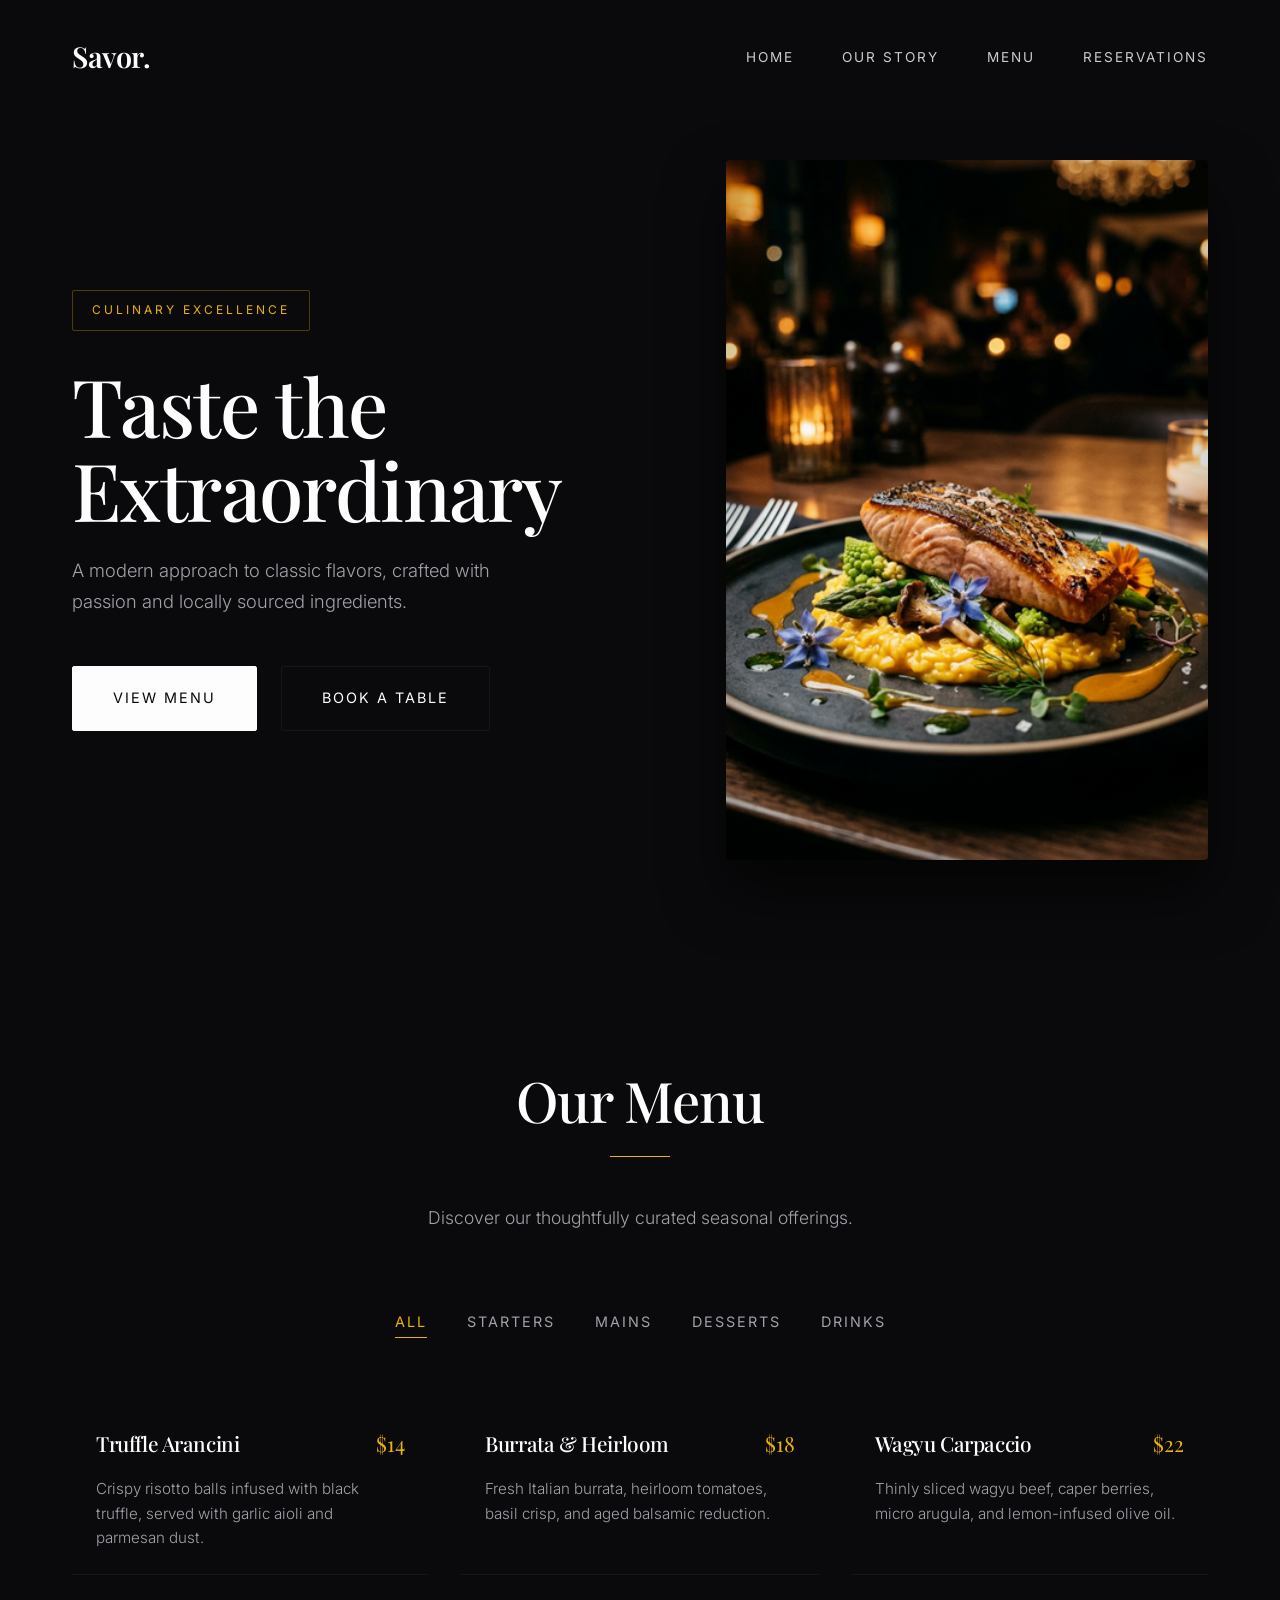
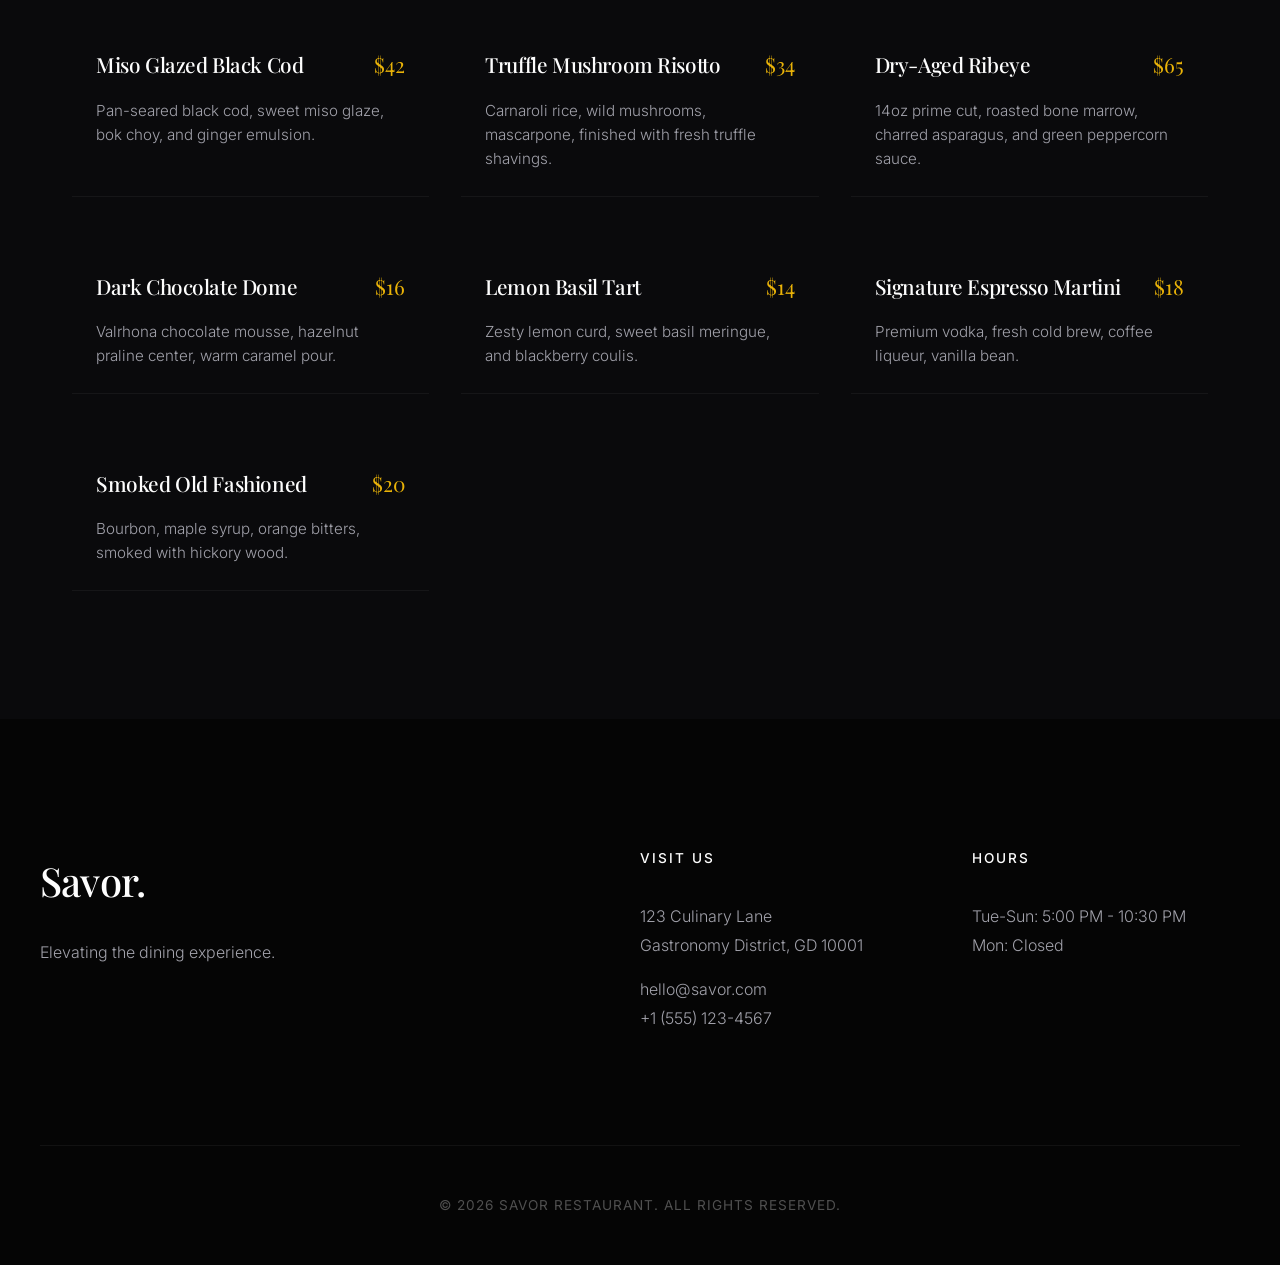
==== index.html @ 0c02dcb2 "Add files via upload" ====
<!DOCTYPE html>
<html lang="en">
<head>
    <meta charset="UTF-8">
    <meta name="viewport" content="width=device-width, initial-scale=1.0">
    <title>Savor - Premium Dining</title>
    <meta name="description" content="Experience culinary excellence with our curated menu of modern flavors.">
    <link rel="preconnect" href="https://fonts.googleapis.com">
    <link rel="preconnect" href="https://fonts.gstatic.com" crossorigin>
    <link href="https://fonts.googleapis.com/css2?family=Inter:wght@300;400;500;600&family=Playfair+Display:wght@500;600;700&display=swap" rel="stylesheet">
    <link rel="stylesheet" href="styles.css">
</head>
<body>
    <nav class="navbar">
        <div class="nav-container">
            <a href="#" class="logo">Savor.</a>
            <ul class="nav-links">
                <li><a href="index.html">Home</a></li>
                <li><a href="about.html">Our Story</a></li>
                <li><a href="index.html#menu">Menu</a></li>
                <li><a href="reservations.html">Reservations</a></li>
            </ul>
        </div>
    </nav>

    <header id="home" class="hero">
        <div class="hero-content reveal">
            <span class="badge">Culinary Excellence</span>
            <h1>Taste the <br>Extraordinary</h1>
            <p>A modern approach to classic flavors, crafted with passion and locally sourced ingredients.</p>
            <div class="hero-actions">
                <a href="#menu" class="btn btn-primary">View Menu</a>
                <a href="#contact" class="btn btn-secondary">Book a Table</a>
            </div>
        </div>
        <div class="hero-image-wrapper reveal">
            <img src="hero_image.png" alt="Gourmet food presentation" class="hero-image" id="hero-img">
        </div>
    </header>

    <section id="menu" class="menu-section">
        <div class="section-header reveal">
            <h2>Our Menu</h2>
            <p>Discover our thoughtfully curated seasonal offerings.</p>
        </div>

        <div class="menu-filters reveal">
            <button class="filter-btn active" data-category="all">All</button>
            <button class="filter-btn" data-category="starters">Starters</button>
            <button class="filter-btn" data-category="mains">Mains</button>
            <button class="filter-btn" data-category="desserts">Desserts</button>
            <button class="filter-btn" data-category="drinks">Drinks</button>
        </div>

        <div class="menu-grid" id="menu-container">
            <!-- Menu items will be injected here by JS -->
        </div>
    </section>

    <footer id="contact" class="footer">
        <div class="footer-content reveal">
            <div class="footer-brand">
                <h3>Savor.</h3>
                <p>Elevating the dining experience.</p>
            </div>
            <div class="footer-contact">
                <h4>Visit Us</h4>
                <p>123 Culinary Lane<br>Gastronomy District, GD 10001</p>
                <p>hello@savor.com<br>+1 (555) 123-4567</p>
            </div>
            <div class="footer-hours">
                <h4>Hours</h4>
                <p>Tue-Sun: 5:00 PM - 10:30 PM<br>Mon: Closed</p>
            </div>
        </div>
        <div class="footer-bottom">
            <p>&copy; 2026 Savor Restaurant. All rights reserved.</p>
        </div>
    </footer>

    <script src="script.js"></script>
</body>
</html>
---- styles.css ----
:root {
    --bg-dark: #0a0a0c; /* Deeper, richer black */
    --bg-card: #121216;
    --bg-card-hover: #18181c;
    --text-primary: #fdfdfd;
    --text-secondary: #a1a1aa;
    --accent: #eab308; /* Sophisticated gold */
    --accent-hover: #facc15;
    --border-color: rgba(255, 255, 255, 0.05);
    
    --font-sans: 'Inter', sans-serif;
    --font-serif: 'Playfair Display', serif;
    
    --transition: all 0.4s cubic-bezier(0.16, 1, 0.3, 1);
}

* {
    margin: 0;
    padding: 0;
    box-sizing: border-box;
}

html {
    scroll-behavior: smooth;
}

body {
    font-family: var(--font-sans);
    background-color: var(--bg-dark);
    color: var(--text-primary);
    line-height: 1.7;
    overflow-x: hidden;
    -webkit-font-smoothing: antialiased;
    -moz-osx-font-smoothing: grayscale;
}

/* Typography */
h1, h2, h3, h4 {
    font-family: var(--font-serif);
    font-weight: 500;
    letter-spacing: -0.02em;
}

/* Scroll Reveal Classes (added via JS) */
.reveal {
    opacity: 0;
    transform: translateY(30px);
    transition: var(--transition);
    transition-duration: 1s; /* Slower, more elegant fade */
}

.reveal.active {
    opacity: 1;
    transform: translateY(0);
}

/* Navbar */
.navbar {
    position: fixed;
    top: 0;
    left: 0;
    width: 100%;
    padding: 2rem 0;
    background: transparent;
    z-index: 1000;
    border-bottom: 1px solid transparent;
    transition: all 0.5s ease;
}

.navbar.scrolled {
    padding: 1rem 0;
    background: rgba(10, 10, 12, 0.85);
    backdrop-filter: blur(16px);
    -webkit-backdrop-filter: blur(16px);
    border-bottom: 1px solid var(--border-color);
}

.nav-container {
    max-width: 1200px;
    margin: 0 auto;
    padding: 0 2rem;
    display: flex;
    justify-content: space-between;
    align-items: center;
}

.logo {
    font-family: var(--font-serif);
    font-size: 1.8rem;
    font-weight: 600;
    color: var(--text-primary);
    text-decoration: none;
    letter-spacing: -0.5px;
}

.nav-links {
    list-style: none;
    display: flex;
    gap: 3rem;
}

.nav-links a {
    color: var(--text-primary);
    text-decoration: none;
    font-size: 0.85rem;
    text-transform: uppercase;
    letter-spacing: 2px;
    font-weight: 400;
    position: relative;
    opacity: 0.8;
    transition: var(--transition);
}

.nav-links a::after {
    content: '';
    position: absolute;
    bottom: -6px;
    left: 50%;
    transform: translateX(-50%);
    width: 0;
    height: 1px;
    background: var(--accent);
    transition: var(--transition);
}

.nav-links a:hover {
    opacity: 1;
    color: var(--accent);
}

.nav-links a:hover::after {
    width: 100%;
}

/* Hero Section */
.hero {
    min-height: 100vh;
    display: grid;
    grid-template-columns: 1.1fr 0.9fr;
    gap: 4rem;
    max-width: 1200px;
    margin: 0 auto;
    padding: 10rem 2rem 4rem;
    align-items: center;
}

.badge {
    display: inline-block;
    padding: 0.6rem 1.2rem;
    color: var(--accent);
    border: 1px solid rgba(234, 179, 8, 0.3);
    border-radius: 2px;
    font-size: 0.75rem;
    text-transform: uppercase;
    letter-spacing: 3px;
    margin-bottom: 2rem;
}

.hero h1 {
    font-size: 5rem;
    line-height: 1.05;
    margin-bottom: 1.5rem;
    color: var(--text-primary);
}

.hero p {
    font-size: 1.15rem;
    color: var(--text-secondary);
    margin-bottom: 3rem;
    max-width: 480px;
    font-weight: 300;
}

.hero-actions {
    display: flex;
    gap: 1.5rem;
}

.btn {
    padding: 1.2rem 2.5rem;
    font-weight: 400;
    font-size: 0.9rem;
    text-transform: uppercase;
    letter-spacing: 2px;
    text-decoration: none;
    transition: var(--transition);
    cursor: pointer;
    display: inline-flex;
    align-items: center;
    justify-content: center;
    border-radius: 2px;
}

.btn-primary {
    background: var(--text-primary);
    color: var(--bg-dark);
    border: 1px solid var(--text-primary);
}

.btn-primary:hover {
    background: transparent;
    color: var(--text-primary);
}

.btn-secondary {
    background: transparent;
    color: var(--text-primary);
    border: 1px solid var(--border-color);
}

.btn-secondary:hover {
    border-color: var(--accent);
    color: var(--accent);
}

.hero-image-wrapper {
    position: relative;
    border-radius: 4px;
    overflow: hidden;
    height: 700px;
    box-shadow: 0 30px 60px rgba(0,0,0,0.6);
}

.hero-image-wrapper::after {
    content: '';
    position: absolute;
    inset: 0;
    box-shadow: inset 0 0 100px rgba(0,0,0,0.3);
    pointer-events: none;
}

.hero-image {
    width: 100%;
    height: 100%;
    object-fit: cover;
    transform: scale(1.1);
    animation: slowZoom 20s ease-out infinite alternate;
}

@keyframes slowZoom {
    from { transform: scale(1.05); }
    to { transform: scale(1.15); }
}

/* Menu Section */
.menu-section {
    max-width: 1200px;
    margin: 0 auto;
    padding: 8rem 2rem;
}

.section-header {
    text-align: center;
    margin-bottom: 5rem;
}

.section-header h2 {
    font-size: 3.5rem;
    margin-bottom: 1.5rem;
    position: relative;
    display: inline-block;
}

.section-header h2::after {
    content: '';
    position: absolute;
    bottom: -10px;
    left: 50%;
    transform: translateX(-50%);
    width: 60px;
    height: 1px;
    background: var(--accent);
}

.section-header p {
    color: var(--text-secondary);
    font-size: 1.1rem;
    font-weight: 300;
    margin-top: 2rem;
}

.menu-filters {
    display: flex;
    justify-content: center;
    gap: 2.5rem;
    margin-bottom: 4rem;
    flex-wrap: wrap;
}

.filter-btn {
    background: transparent;
    border: none;
    color: var(--text-secondary);
    font-family: var(--font-sans);
    font-size: 0.9rem;
    text-transform: uppercase;
    letter-spacing: 2px;
    cursor: pointer;
    padding-bottom: 0.5rem;
    position: relative;
    transition: var(--transition);
}

.filter-btn::after {
    content: '';
    position: absolute;
    bottom: 0;
    left: 50%;
    transform: translateX(-50%);
    width: 0;
    height: 1px;
    background: var(--accent);
    transition: var(--transition);
}

.filter-btn:hover, .filter-btn.active {
    color: var(--accent);
}

.filter-btn.active::after {
    width: 100%;
}

.menu-grid {
    display: grid;
    grid-template-columns: repeat(auto-fill, minmax(350px, 1fr));
    gap: 3rem 2rem;
}

.menu-item {
    background: transparent;
    padding: 1.5rem;
    transition: var(--transition);
    position: relative;
    border-bottom: 1px solid var(--border-color);
}

.menu-item:hover {
    border-bottom-color: var(--accent);
    transform: translateY(-2px);
}

.menu-item-header {
    display: flex;
    justify-content: space-between;
    align-items: baseline;
    margin-bottom: 1rem;
}

.menu-item-title {
    font-size: 1.3rem;
    font-weight: 500;
}

.menu-item-price {
    font-family: var(--font-serif);
    color: var(--accent);
    font-size: 1.3rem;
}

.menu-item-desc {
    color: var(--text-secondary);
    font-size: 0.95rem;
    line-height: 1.6;
    font-weight: 300;
}

/* Footer */
.footer {
    background: #050505;
    padding: 8rem 2rem 3rem;
}

.footer-content {
    max-width: 1200px;
    margin: 0 auto;
    display: grid;
    grid-template-columns: 2fr 1fr 1fr;
    gap: 4rem;
    margin-bottom: 6rem;
}

.footer-brand h3 {
    font-size: 2.5rem;
    color: var(--text-primary);
    margin-bottom: 1.5rem;
}

.footer-brand p {
    color: var(--text-secondary);
    font-weight: 300;
    max-width: 300px;
}

.footer-contact h4, .footer-hours h4 {
    font-family: var(--font-sans);
    text-transform: uppercase;
    letter-spacing: 2px;
    font-size: 0.85rem;
    color: var(--text-primary);
    margin-bottom: 2rem;
}

.footer-contact p, .footer-hours p {
    color: var(--text-secondary);
    margin-bottom: 1rem;
    font-weight: 300;
    line-height: 1.8;
}

.footer-bottom {
    max-width: 1200px;
    margin: 0 auto;
    text-align: center;
    padding-top: 3rem;
    border-top: 1px solid rgba(255,255,255,0.05);
    color: rgba(255,255,255,0.3);
    font-size: 0.85rem;
    text-transform: uppercase;
    letter-spacing: 1px;
}

/* Generic Page Header */
.page-header {
    height: 60vh;
    min-height: 400px;
    display: flex;
    align-items: center;
    justify-content: center;
    text-align: center;
    background-size: cover;
    background-position: center;
    padding: 0 2rem;
    position: relative;
    border-bottom: 1px solid var(--border-color);
}

.page-header-content {
    max-width: 800px;
    z-index: 2;
}

.page-header h1 {
    font-size: 4.5rem;
    margin-bottom: 1rem;
    color: var(--text-primary);
}

.page-header p {
    font-size: 1.2rem;
    color: var(--text-secondary);
    font-weight: 300;
}

/* About Page */
.about-content {
    max-width: 1200px;
    margin: 0 auto;
    padding: 8rem 2rem;
}

.about-grid {
    display: grid;
    grid-template-columns: 1fr 1fr;
    gap: 6rem;
    align-items: center;
}

.about-text h2 {
    font-size: 3.5rem;
    margin-bottom: 2rem;
    line-height: 1.1;
}

.about-text p {
    font-size: 1.1rem;
    color: var(--text-secondary);
    margin-bottom: 1.5rem;
    font-weight: 300;
    line-height: 1.8;
}

.about-image {
    position: relative;
    border-radius: 4px;
    overflow: hidden;
    height: 600px;
    box-shadow: 0 20px 40px rgba(0,0,0,0.5);
}

.about-image img {
    width: 100%;
    height: 100%;
    object-fit: cover;
}

/* Reservations Page */
.reservation-section {
    min-height: 100vh;
    padding: 10rem 2rem 6rem;
    display: flex;
    align-items: center;
    justify-content: center;
    background: url('restaurant_interior.png') center/cover fixed;
    position: relative;
}

.reservation-section::before {
    content: '';
    position: absolute;
    inset: 0;
    background: rgba(10, 10, 12, 0.92);
}

.reservation-container {
    background: var(--bg-card);
    border: 1px solid var(--border-color);
    border-radius: 4px;
    padding: 4rem;
    max-width: 1000px;
    width: 100%;
    display: grid;
    grid-template-columns: 1fr 1.2fr;
    gap: 4rem;
    position: relative;
    z-index: 2;
    box-shadow: 0 30px 60px rgba(0,0,0,0.8);
}

.reservation-info h2 {
    font-size: 3rem;
    margin-bottom: 1rem;
    line-height: 1.1;
}

.reservation-info > p {
    color: var(--text-secondary);
    margin-bottom: 3rem;
    font-weight: 300;
}

.info-block {
    margin-bottom: 2rem;
    padding-left: 1rem;
    border-left: 2px solid var(--accent);
}

.info-block h4 {
    color: var(--text-primary);
    margin-bottom: 0.5rem;
    font-family: var(--font-sans);
    text-transform: uppercase;
    letter-spacing: 1px;
    font-size: 0.85rem;
}

.info-block p {
    color: var(--text-secondary);
    font-size: 0.95rem;
    font-weight: 300;
}

/* Forms */
.reservation-form {
    display: flex;
    flex-direction: column;
    gap: 1.5rem;
}

.form-row {
    display: grid;
    grid-template-columns: 1fr 1fr;
    gap: 1.5rem;
}

.form-group {
    display: flex;
    flex-direction: column;
    gap: 0.5rem;
}

.form-group label {
    font-size: 0.85rem;
    text-transform: uppercase;
    letter-spacing: 1px;
    color: var(--text-secondary);
}

.form-group input, 
.form-group select {
    background: rgba(255, 255, 255, 0.03);
    border: 1px solid var(--border-color);
    padding: 1rem;
    color: var(--text-primary);
    font-family: var(--font-sans);
    font-size: 1rem;
    border-radius: 2px;
    transition: var(--transition);
}

.form-group input:focus, 
.form-group select:focus {
    outline: none;
    border-color: var(--accent);
    background: rgba(255, 255, 255, 0.05);
}

.form-group select option {
    background: var(--bg-card);
    color: var(--text-primary);
}

/* Customize date picker icon for dark mode */
::-webkit-calendar-picker-indicator {
    filter: invert(1);
    opacity: 0.5;
    cursor: pointer;
}

.submit-btn {
    margin-top: 1rem;
    width: 100%;
}

/* Responsive */
@media (max-width: 992px) {
    .footer-content {
        grid-template-columns: 1fr;
        gap: 3rem;
    }
    
    .hero {
        grid-template-columns: 1fr;
        text-align: center;
        padding-top: 10rem;
    }
    
    .hero p {
        margin: 0 auto 3rem;
    }
    
    .hero-actions {
        justify-content: center;
    }
    
    .hero h1 {
        font-size: 3.8rem;
    }
    
    .hero-image-wrapper {
        height: 500px;
    }
    
    .nav-links {
        display: none;
    }
    
    .about-grid, .reservation-container {
        grid-template-columns: 1fr;
        gap: 3rem;
    }
    
    .reservation-container {
        padding: 2rem;
    }
}

@media (max-width: 768px) {
    .menu-grid {
        grid-template-columns: 1fr;
    }
    
    .hero h1, .page-header h1 {
        font-size: 3rem;
    }
    
    .section-header h2 {
        font-size: 2.8rem;
    }
    
    .form-row {
        grid-template-columns: 1fr;
    }
}
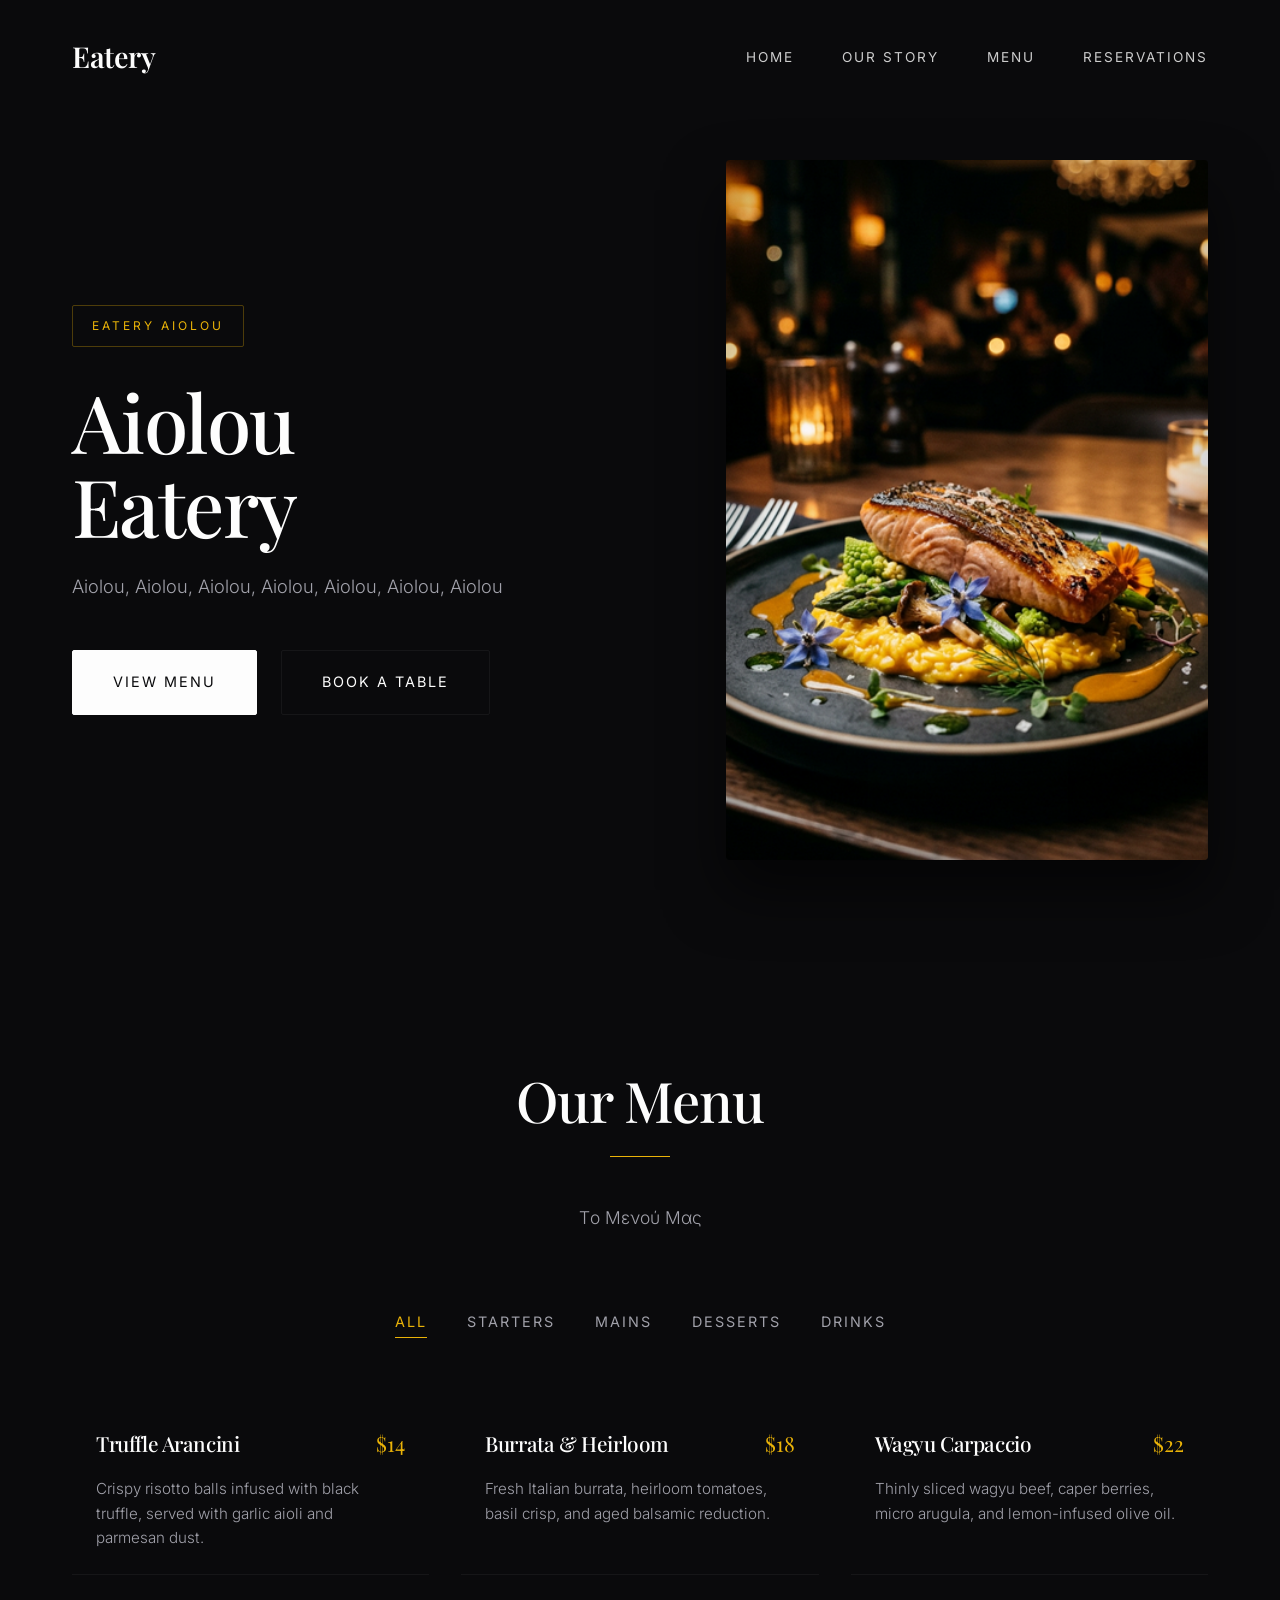
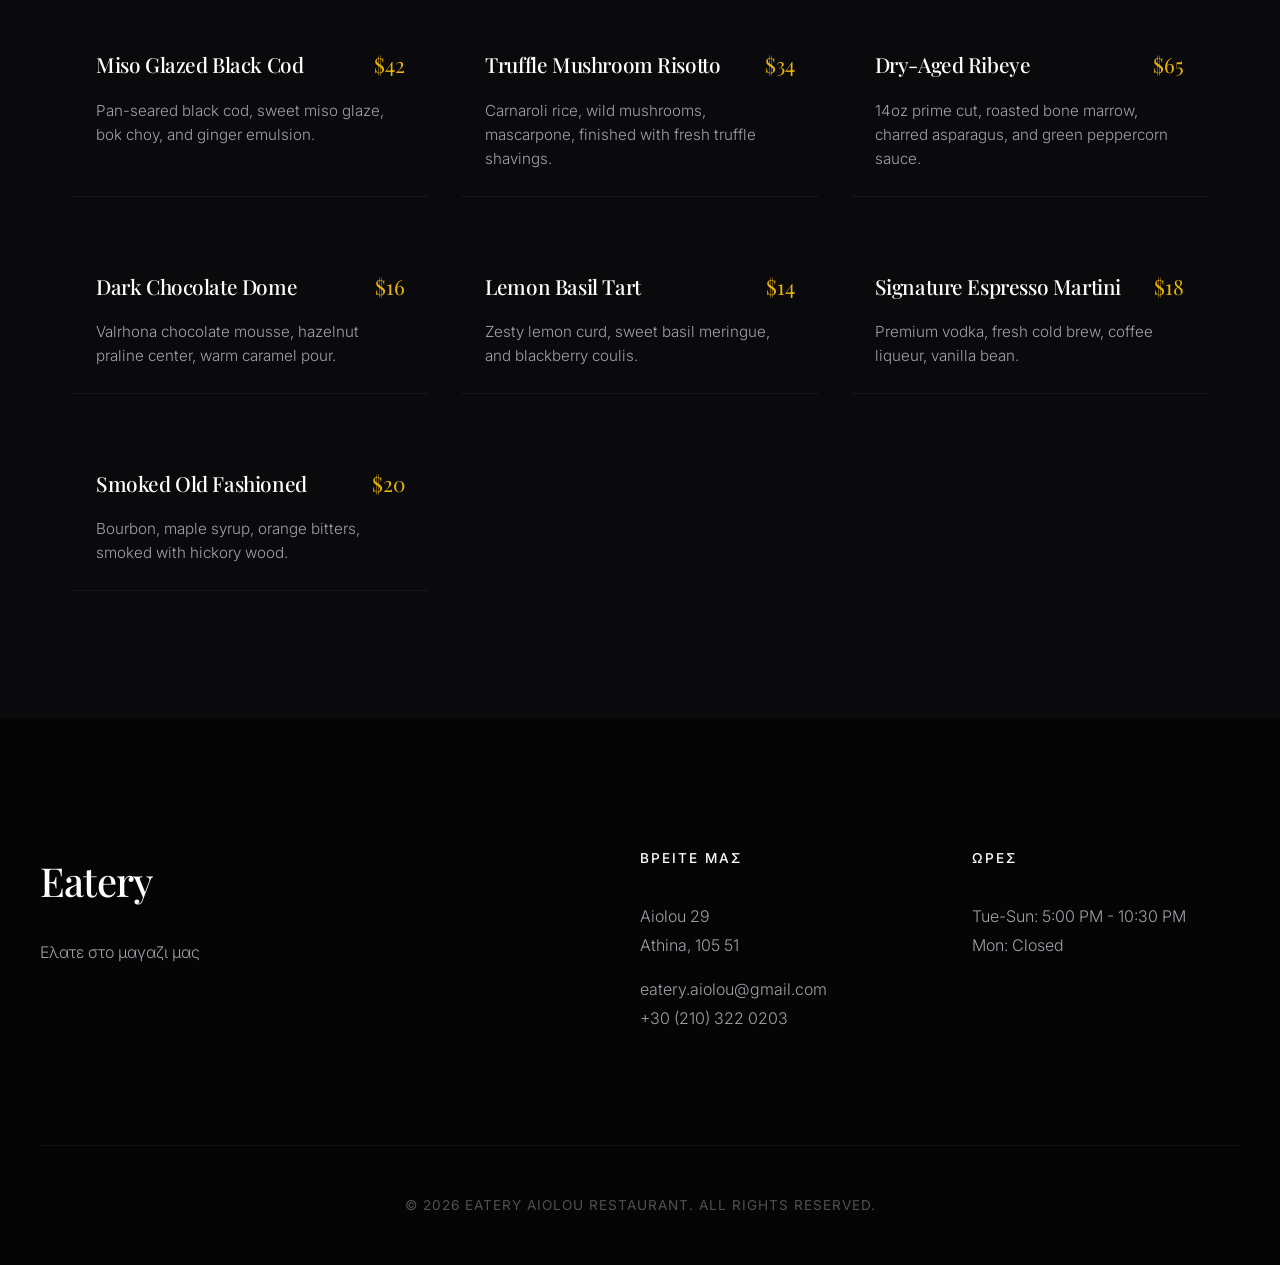
==== commit 9a4c400f: "Update index.html" ====
--- a/index.html
+++ b/index.html
@@ -13,7 +13,7 @@
 <body>
     <nav class="navbar">
         <div class="nav-container">
-            <a href="#" class="logo">Savor.</a>
+            <a href="#" class="logo">Eatery</a>
             <ul class="nav-links">
                 <li><a href="index.html">Home</a></li>
                 <li><a href="about.html">Our Story</a></li>
@@ -25,9 +25,9 @@
 
     <header id="home" class="hero">
         <div class="hero-content reveal">
-            <span class="badge">Culinary Excellence</span>
-            <h1>Taste the <br>Extraordinary</h1>
-            <p>A modern approach to classic flavors, crafted with passion and locally sourced ingredients.</p>
+            <span class="badge">Eatery Aiolou</span>
+            <h1>Aiolou <br> Eatery</h1>
+            <p>Aiolou, Aiolou, Aiolou, Aiolou, Aiolou, Aiolou, Aiolou</p>
             <div class="hero-actions">
                 <a href="#menu" class="btn btn-primary">View Menu</a>
                 <a href="#contact" class="btn btn-secondary">Book a Table</a>
@@ -41,7 +41,7 @@
     <section id="menu" class="menu-section">
         <div class="section-header reveal">
             <h2>Our Menu</h2>
-            <p>Discover our thoughtfully curated seasonal offerings.</p>
+            <p>Τo Μενού Μας</p>
         </div>
 
         <div class="menu-filters reveal">
@@ -60,21 +60,21 @@
     <footer id="contact" class="footer">
         <div class="footer-content reveal">
             <div class="footer-brand">
-                <h3>Savor.</h3>
-                <p>Elevating the dining experience.</p>
+                <h3>Eatery</h3>
+                <p>Ελατε στο μαγαζι μας</p>
             </div>
             <div class="footer-contact">
-                <h4>Visit Us</h4>
-                <p>123 Culinary Lane<br>Gastronomy District, GD 10001</p>
-                <p>hello@savor.com<br>+1 (555) 123-4567</p>
+                <h4>Βρειτε μας</h4>
+                <p>Aiolou 29<br>Athina, 105 51</p>
+                <p>eatery.aiolou@gmail.com<br>+30 (210) 322 0203</p>
             </div>
             <div class="footer-hours">
-                <h4>Hours</h4>
+                <h4>Ωρες</h4>
                 <p>Tue-Sun: 5:00 PM - 10:30 PM<br>Mon: Closed</p>
             </div>
         </div>
         <div class="footer-bottom">
-            <p>&copy; 2026 Savor Restaurant. All rights reserved.</p>
+            <p>&copy; 2026 Eatery Aiolou Restaurant. All rights reserved.</p>
         </div>
     </footer>
 
